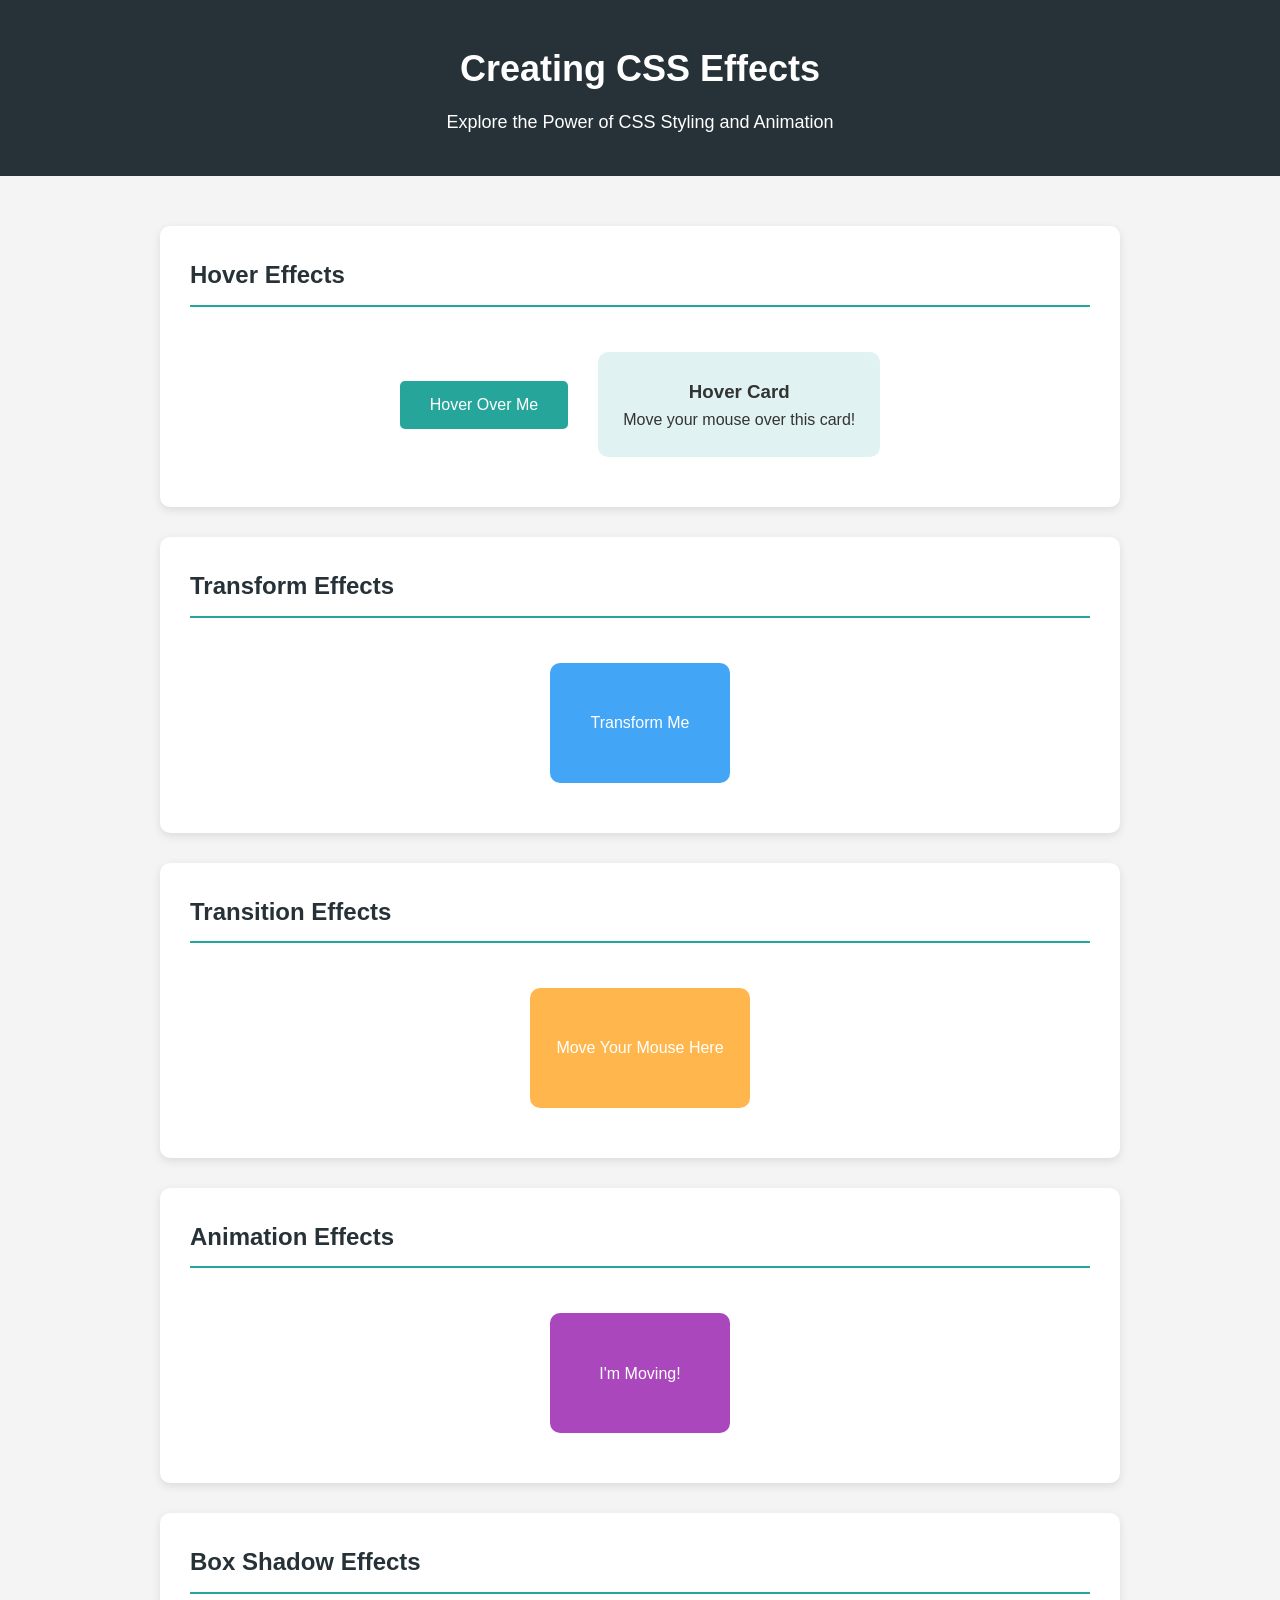
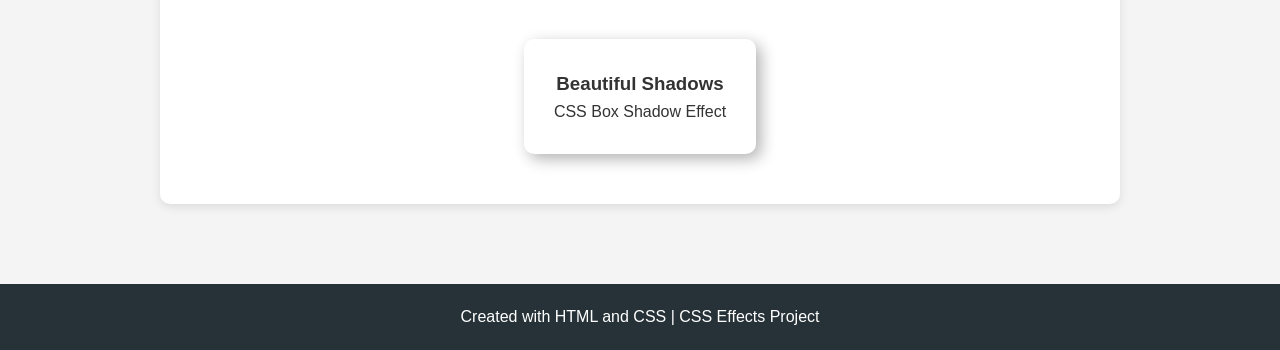
==== Creating-CSS-Effects/index.html @ 82f5ae2f "Add Creating CSS Effects project" ====
<!DOCTYPE html>
<html lang="en">
<head>
    <meta charset="UTF-8">
    <meta name="viewport" content="width=device-width, initial-scale=1.0">
    <title>Creating CSS Effects</title>
    <link rel="stylesheet" href="style.css">
</head>
<body>

    <header>
        <h1>Creating CSS Effects</h1>
        <p>Explore the Power of CSS Styling and Animation</p>
    </header>

    <main>

        <section class="effects-section">
            <h2>Hover Effects</h2>
            <div class="effect-container">
                <button class="hover-button">Hover Over Me</button>
                <div class="hover-card">
                    <h3>Hover Card</h3>
                    <p>Move your mouse over this card!</p>
                </div>
            </div>
        </section>

        <section class="effects-section">
            <h2>Transform Effects</h2>
            <div class="effect-container">
                <div class="transform-box">
                    <p>Transform Me</p>
                </div>
            </div>
        </section>

        <section class="effects-section">
            <h2>Transition Effects</h2>
            <div class="effect-container">
                <div class="transition-box">
                    <p>Move Your Mouse Here</p>
                </div>
            </div>
        </section>

        <section class="effects-section">
            <h2>Animation Effects</h2>
            <div class="effect-container">
                <div class="animated-box">
                    <p>I'm Moving!</p>
                </div>
            </div>
        </section>

        <section class="effects-section">
            <h2>Box Shadow Effects</h2>
            <div class="effect-container">
                <div class="shadow-box">
                    <h3>Beautiful Shadows</h3>
                    <p>CSS Box Shadow Effect</p>
                </div>
            </div>
        </section>

    </main>

    <footer>
        <p>Created with HTML and CSS | CSS Effects Project</p>
    </footer>

</body>
</html>
---- Creating-CSS-Effects/style.css ----
/* General Styles */
* {
    margin: 0;
    padding: 0;
    box-sizing: border-box;
}

body {
    font-family: Arial, sans-serif;
    background-color: #f4f4f4;
    color: #333;
    line-height: 1.6;
}

/* Header */
header {
    background-color: #263238;
    color: white;
    text-align: center;
    padding: 40px 20px;
}

header h1 {
    font-size: 36px;
    margin-bottom: 10px;
}

header p {
    font-size: 18px;
}

/* Main Content */
main {
    max-width: 1000px;
    margin: 30px auto;
    padding: 20px;
}

.effects-section {
    background-color: white;
    padding: 30px;
    margin-bottom: 30px;
    border-radius: 10px;
    box-shadow: 0 3px 10px rgba(0, 0, 0, 0.1);
}

.effects-section h2 {
    margin-bottom: 25px;
    color: #263238;
    border-bottom: 2px solid #26a69a;
    padding-bottom: 10px;
}

.effect-container {
    display: flex;
    justify-content: center;
    align-items: center;
    flex-wrap: wrap;
    gap: 30px;
    padding: 20px;
}

/* Hover Effects */
.hover-button {
    background-color: #26a69a;
    color: white;
    border: none;
    padding: 15px 30px;
    font-size: 16px;
    border-radius: 5px;
    cursor: pointer;
    transition: background-color 0.3s ease, transform 0.3s ease;
}

.hover-button:hover {
    background-color: #00796b;
    transform: scale(1.1);
}

.hover-card {
    background-color: #e0f2f1;
    padding: 25px;
    border-radius: 10px;
    text-align: center;
    transition: transform 0.3s ease, box-shadow 0.3s ease;
}

.hover-card:hover {
    transform: translateY(-10px);
    box-shadow: 0 10px 20px rgba(0, 0, 0, 0.2);
}

/* Transform Effects */
.transform-box {
    background-color: #42a5f5;
    color: white;
    width: 180px;
    height: 120px;
    display: flex;
    justify-content: center;
    align-items: center;
    border-radius: 10px;
    transition: transform 0.5s ease;
}

.transform-box:hover {
    transform: rotate(10deg) scale(1.1);
}

/* Transition Effects */
.transition-box {
    background-color: #ffb74d;
    color: white;
    width: 220px;
    height: 120px;
    display: flex;
    justify-content: center;
    align-items: center;
    border-radius: 10px;
    transition: all 0.5s ease;
}

.transition-box:hover {
    background-color: #ef6c00;
    width: 280px;
    border-radius: 30px;
}

/* Animation Effects */
.animated-box {
    background-color: #ab47bc;
    color: white;
    width: 180px;
    height: 120px;
    display: flex;
    justify-content: center;
    align-items: center;
    border-radius: 10px;
    animation: moveBox 3s infinite alternate ease-in-out;
}

@keyframes moveBox {
    0% {
        transform: translateX(-30px);
    }

    100% {
        transform: translateX(30px);
    }
}

/* Box Shadow Effects */
.shadow-box {
    background-color: #ffffff;
    padding: 30px;
    text-align: center;
    border-radius: 10px;
    box-shadow: 5px 5px 15px rgba(0, 0, 0, 0.3);
    transition: box-shadow 0.3s ease;
}

.shadow-box:hover {
    box-shadow: 10px 10px 25px rgba(0, 0, 0, 0.4);
}

/* Footer */
footer {
    background-color: #263238;
    color: white;
    text-align: center;
    padding: 20px;
    margin-top: 30px;
}
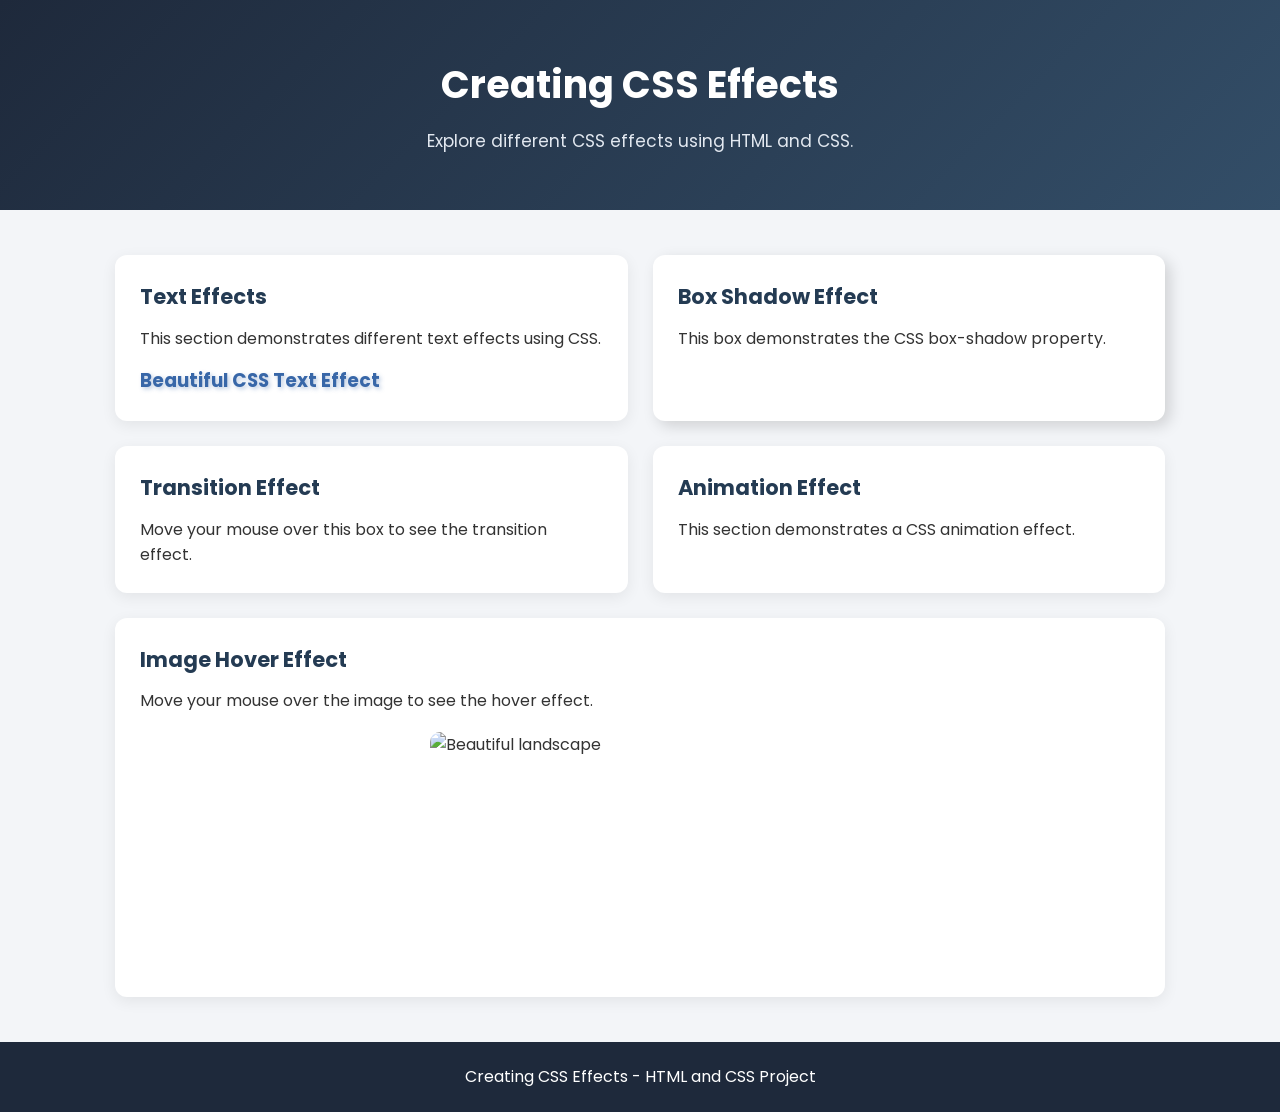
==== commit ffe43a43: "Update CSS Effects project - Google Fonts and image hover effects -" ====
--- a/Creating-CSS-Effects/index.html
+++ b/Creating-CSS-Effects/index.html
@@ -4,70 +4,62 @@
 <head>
     <meta charset="UTF-8">
     <meta name="viewport" content="width=device-width, initial-scale=1.0">
+
     <title>Creating CSS Effects</title>
+
+    <!-- Google Fonts -->
+    <link href="https://fonts.googleapis.com/css2?family=Poppins:wght@400;500;600;700&display=swap" rel="stylesheet">
+
+    <!-- CSS Stylesheet -->
     <link rel="stylesheet" href="style.css">
 </head>
+
 <body>
 
     <header>
         <h1>Creating CSS Effects</h1>
-        <p>Explore the Power of CSS Styling and Animation</p>
+        <p>Explore different CSS effects using HTML and CSS.</p>
     </header>
 
     <main>
+        <section class="container">
 
-        <section class="effects-section">
-            <h2>Hover Effects</h2>
-            <div class="effect-container">
-                <button class="hover-button">Hover Over Me</button>
-                <div class="hover-card">
-                    <h3>Hover Card</h3>
-                    <p>Move your mouse over this card!</p>
-                </div>
+            <div class="effect-box">
+                <h2>Text Effects</h2>
+                <p>This section demonstrates different text effects using CSS.</p>
+                <h3 class="text-effect">Beautiful CSS Text Effect</h3>
             </div>
+
+            <div class="shadow-box">
+                <h2>Box Shadow Effect</h2>
+                <p>This box demonstrates the CSS box-shadow property.</p>
+            </div>
+
+            <div class="transition-box">
+                <h2>Transition Effect</h2>
+                <p>Move your mouse over this box to see the transition effect.</p>
+            </div>
+
+            <div class="animation-box">
+                <h2>Animation Effect</h2>
+                <p>This section demonstrates a CSS animation effect.</p>
+            </div>
+
+            <div class="image-box">
+                <h2>Image Hover Effect</h2>
+                <p>Move your mouse over the image to see the hover effect.</p>
+
+                <img
+                    src="https://images.unsplash.com/photo-1500530855697-b586d89ba3ee"
+                    alt="Beautiful landscape"
+                >
+            </div>
+
         </section>
-
-        <section class="effects-section">
-            <h2>Transform Effects</h2>
-            <div class="effect-container">
-                <div class="transform-box">
-                    <p>Transform Me</p>
-                </div>
-            </div>
-        </section>
-
-        <section class="effects-section">
-            <h2>Transition Effects</h2>
-            <div class="effect-container">
-                <div class="transition-box">
-                    <p>Move Your Mouse Here</p>
-                </div>
-            </div>
-        </section>
-
-        <section class="effects-section">
-            <h2>Animation Effects</h2>
-            <div class="effect-container">
-                <div class="animated-box">
-                    <p>I'm Moving!</p>
-                </div>
-            </div>
-        </section>
-
-        <section class="effects-section">
-            <h2>Box Shadow Effects</h2>
-            <div class="effect-container">
-                <div class="shadow-box">
-                    <h3>Beautiful Shadows</h3>
-                    <p>CSS Box Shadow Effect</p>
-                </div>
-            </div>
-        </section>
-
     </main>
 
     <footer>
-        <p>Created with HTML and CSS | CSS Effects Project</p>
+        <p>Creating CSS Effects - HTML and CSS Project</p>
     </footer>
 
 </body>
--- a/Creating-CSS-Effects/style.css
+++ b/Creating-CSS-Effects/style.css
@@ -7,168 +7,158 @@
 }
 
 body {
-    font-family: Arial, sans-serif;
-    background-color: #f4f4f4;
+    font-family: 'Poppins', sans-serif;
+    background-color: #f3f5f8;
     color: #333;
     line-height: 1.6;
 }
 
 /* Header */
 header {
-    background-color: #263238;
+    background: linear-gradient(135deg, #1e293b, #334e68);
     color: white;
     text-align: center;
-    padding: 40px 20px;
+    padding: 55px 20px;
 }
 
 header h1 {
-    font-size: 36px;
-    margin-bottom: 10px;
+    font-size: 38px;
+    font-weight: 700;
+    margin-bottom: 12px;
 }
 
 header p {
-    font-size: 18px;
+    font-size: 17px;
+    color: #e2e8f0;
 }
 
-/* Main Content */
-main {
-    max-width: 1000px;
-    margin: 30px auto;
-    padding: 20px;
+/* Main Container */
+.container {
+    max-width: 1100px;
+    margin: 45px auto;
+    padding: 0 25px;
+    display: grid;
+    grid-template-columns: repeat(2, 1fr);
+    gap: 25px;
 }
 
-.effects-section {
+/* Effect Cards */
+.effect-box,
+.shadow-box,
+.transition-box,
+.animation-box,
+.image-box {
     background-color: white;
-    padding: 30px;
-    margin-bottom: 30px;
-    border-radius: 10px;
-    box-shadow: 0 3px 10px rgba(0, 0, 0, 0.1);
-}
-
-.effects-section h2 {
-    margin-bottom: 25px;
-    color: #263238;
-    border-bottom: 2px solid #26a69a;
-    padding-bottom: 10px;
-}
-
-.effect-container {
-    display: flex;
-    justify-content: center;
-    align-items: center;
-    flex-wrap: wrap;
-    gap: 30px;
-    padding: 20px;
-}
-
-/* Hover Effects */
-.hover-button {
-    background-color: #26a69a;
-    color: white;
-    border: none;
-    padding: 15px 30px;
-    font-size: 16px;
-    border-radius: 5px;
-    cursor: pointer;
-    transition: background-color 0.3s ease, transform 0.3s ease;
-}
-
-.hover-button:hover {
-    background-color: #00796b;
-    transform: scale(1.1);
-}
-
-.hover-card {
-    background-color: #e0f2f1;
     padding: 25px;
-    border-radius: 10px;
-    text-align: center;
+    border-radius: 12px;
+    box-shadow: 0 4px 15px rgba(0, 0, 0, 0.07);
     transition: transform 0.3s ease, box-shadow 0.3s ease;
 }
 
-.hover-card:hover {
-    transform: translateY(-10px);
-    box-shadow: 0 10px 20px rgba(0, 0, 0, 0.2);
+.effect-box:hover,
+.shadow-box:hover,
+.transition-box:hover,
+.animation-box:hover,
+.image-box:hover {
+    transform: translateY(-5px);
+    box-shadow: 0 8px 22px rgba(0, 0, 0, 0.12);
 }
 
-/* Transform Effects */
-.transform-box {
-    background-color: #42a5f5;
-    color: white;
-    width: 180px;
-    height: 120px;
-    display: flex;
-    justify-content: center;
-    align-items: center;
-    border-radius: 10px;
-    transition: transform 0.5s ease;
+/* Headings */
+h2 {
+    color: #243b53;
+    font-size: 21px;
+    margin-bottom: 12px;
 }
 
-.transform-box:hover {
-    transform: rotate(10deg) scale(1.1);
+h3 {
+    margin-top: 15px;
+    color: #3867a8;
 }
 
-/* Transition Effects */
+/* Text Effect */
+.text-effect {
+    text-shadow: 2px 2px 4px rgba(56, 103, 168, 0.35);
+}
+
+/* Box Shadow Effect */
+.shadow-box {
+    box-shadow: 5px 5px 15px rgba(0, 0, 0, 0.15);
+}
+
+/* Transition Effect */
 .transition-box {
-    background-color: #ffb74d;
-    color: white;
-    width: 220px;
-    height: 120px;
-    display: flex;
-    justify-content: center;
-    align-items: center;
-    border-radius: 10px;
-    transition: all 0.5s ease;
+    transition: background-color 0.4s ease, transform 0.4s ease;
 }
 
 .transition-box:hover {
-    background-color: #ef6c00;
-    width: 280px;
-    border-radius: 30px;
+    background-color: #e8f1fc;
+    transform: scale(1.03);
 }
 
-/* Animation Effects */
-.animated-box {
-    background-color: #ab47bc;
-    color: white;
-    width: 180px;
-    height: 120px;
-    display: flex;
-    justify-content: center;
-    align-items: center;
-    border-radius: 10px;
-    animation: moveBox 3s infinite alternate ease-in-out;
+/* Animation Effect */
+.animation-box h2 {
+    animation: colorChange 3s infinite alternate;
 }
 
-@keyframes moveBox {
-    0% {
-        transform: translateX(-30px);
+@keyframes colorChange {
+    from {
+        color: #243b53;
     }
-
-    100% {
-        transform: translateX(30px);
+    to {
+        color: #3b82f6;
     }
 }
 
-/* Box Shadow Effects */
-.shadow-box {
-    background-color: #ffffff;
-    padding: 30px;
-    text-align: center;
-    border-radius: 10px;
-    box-shadow: 5px 5px 15px rgba(0, 0, 0, 0.3);
-    transition: box-shadow 0.3s ease;
+/* Image Hover Effect */
+.image-box {
+    grid-column: 1 / -1;
 }
 
-.shadow-box:hover {
-    box-shadow: 10px 10px 25px rgba(0, 0, 0, 0.4);
+.image-box img {
+    display: block;
+    width: 100%;
+    max-width: 420px;
+    height: 240px;
+    object-fit: cover;
+    border-radius: 10px;
+    margin: 18px auto 0;
+    transition: transform 0.4s ease, border-radius 0.4s ease, opacity 0.4s ease;
+    cursor: pointer;
+}
+
+.image-box img:hover {
+    transform: scale(1.04);
+    border-radius: 50%;
+    opacity: 0.85;
 }
 
 /* Footer */
 footer {
-    background-color: #263238;
+    background-color: #1e293b;
     color: white;
     text-align: center;
-    padding: 20px;
+    padding: 22px;
     margin-top: 30px;
 }
+
+/* Responsive Design */
+@media (max-width: 700px) {
+    header h1 {
+        font-size: 28px;
+    }
+
+    .container {
+        grid-template-columns: 1fr;
+        margin: 25px auto;
+        padding: 0 15px;
+    }
+
+    .image-box {
+        grid-column: auto;
+    }
+
+    .image-box img {
+        height: 200px;
+    }
+}
